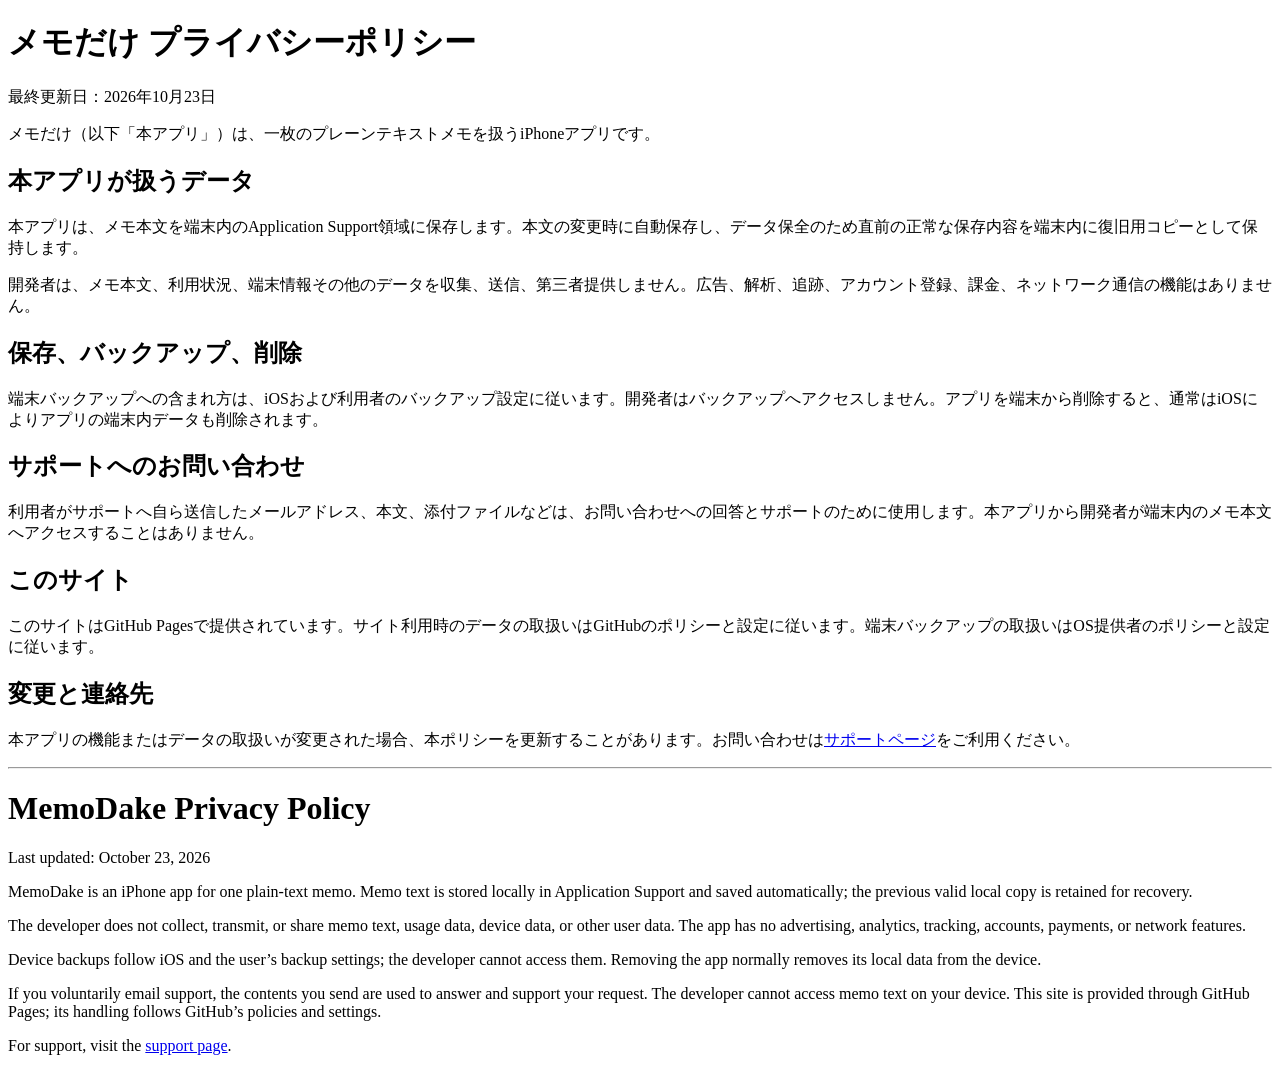
==== privacy/index.html @ f65aef37 "メモだけの公開ポリシーとサポートページを追加" ====
<!doctype html>
<html lang="ja">
<head>
  <meta charset="utf-8">
  <meta name="viewport" content="width=device-width, initial-scale=1">
  <meta name="description" content="メモだけのプライバシーポリシー">
  <title>メモだけ プライバシーポリシー</title>
</head>
<body>
  <main>
    <h1>メモだけ プライバシーポリシー</h1>
    <p>最終更新日：2026年10月23日</p>

    <p>メモだけ（以下「本アプリ」）は、一枚のプレーンテキストメモを扱うiPhoneアプリです。</p>

    <section>
      <h2>本アプリが扱うデータ</h2>
      <p>本アプリは、メモ本文を端末内のApplication Support領域に保存します。本文の変更時に自動保存し、データ保全のため直前の正常な保存内容を端末内に復旧用コピーとして保持します。</p>
      <p>開発者は、メモ本文、利用状況、端末情報その他のデータを収集、送信、第三者提供しません。広告、解析、追跡、アカウント登録、課金、ネットワーク通信の機能はありません。</p>
    </section>

    <section>
      <h2>保存、バックアップ、削除</h2>
      <p>端末バックアップへの含まれ方は、iOSおよび利用者のバックアップ設定に従います。開発者はバックアップへアクセスしません。アプリを端末から削除すると、通常はiOSによりアプリの端末内データも削除されます。</p>
    </section>

    <section>
      <h2>サポートへのお問い合わせ</h2>
      <p>利用者がサポートへ自ら送信したメールアドレス、本文、添付ファイルなどは、お問い合わせへの回答とサポートのために使用します。本アプリから開発者が端末内のメモ本文へアクセスすることはありません。</p>
    </section>

    <section>
      <h2>このサイト</h2>
      <p>このサイトはGitHub Pagesで提供されています。サイト利用時のデータの取扱いはGitHubのポリシーと設定に従います。端末バックアップの取扱いはOS提供者のポリシーと設定に従います。</p>
    </section>

    <section>
      <h2>変更と連絡先</h2>
      <p>本アプリの機能またはデータの取扱いが変更された場合、本ポリシーを更新することがあります。お問い合わせは<a href="../support/">サポートページ</a>をご利用ください。</p>
    </section>

    <hr>

    <h1>MemoDake Privacy Policy</h1>
    <p>Last updated: October 23, 2026</p>
    <p>MemoDake is an iPhone app for one plain-text memo. Memo text is stored locally in Application Support and saved automatically; the previous valid local copy is retained for recovery.</p>
    <p>The developer does not collect, transmit, or share memo text, usage data, device data, or other user data. The app has no advertising, analytics, tracking, accounts, payments, or network features.</p>
    <p>Device backups follow iOS and the user’s backup settings; the developer cannot access them. Removing the app normally removes its local data from the device.</p>
    <p>If you voluntarily email support, the contents you send are used to answer and support your request. The developer cannot access memo text on your device. This site is provided through GitHub Pages; its handling follows GitHub’s policies and settings.</p>
    <p>For support, visit the <a href="../support/">support page</a>.</p>
  </main>
</body>
</html>
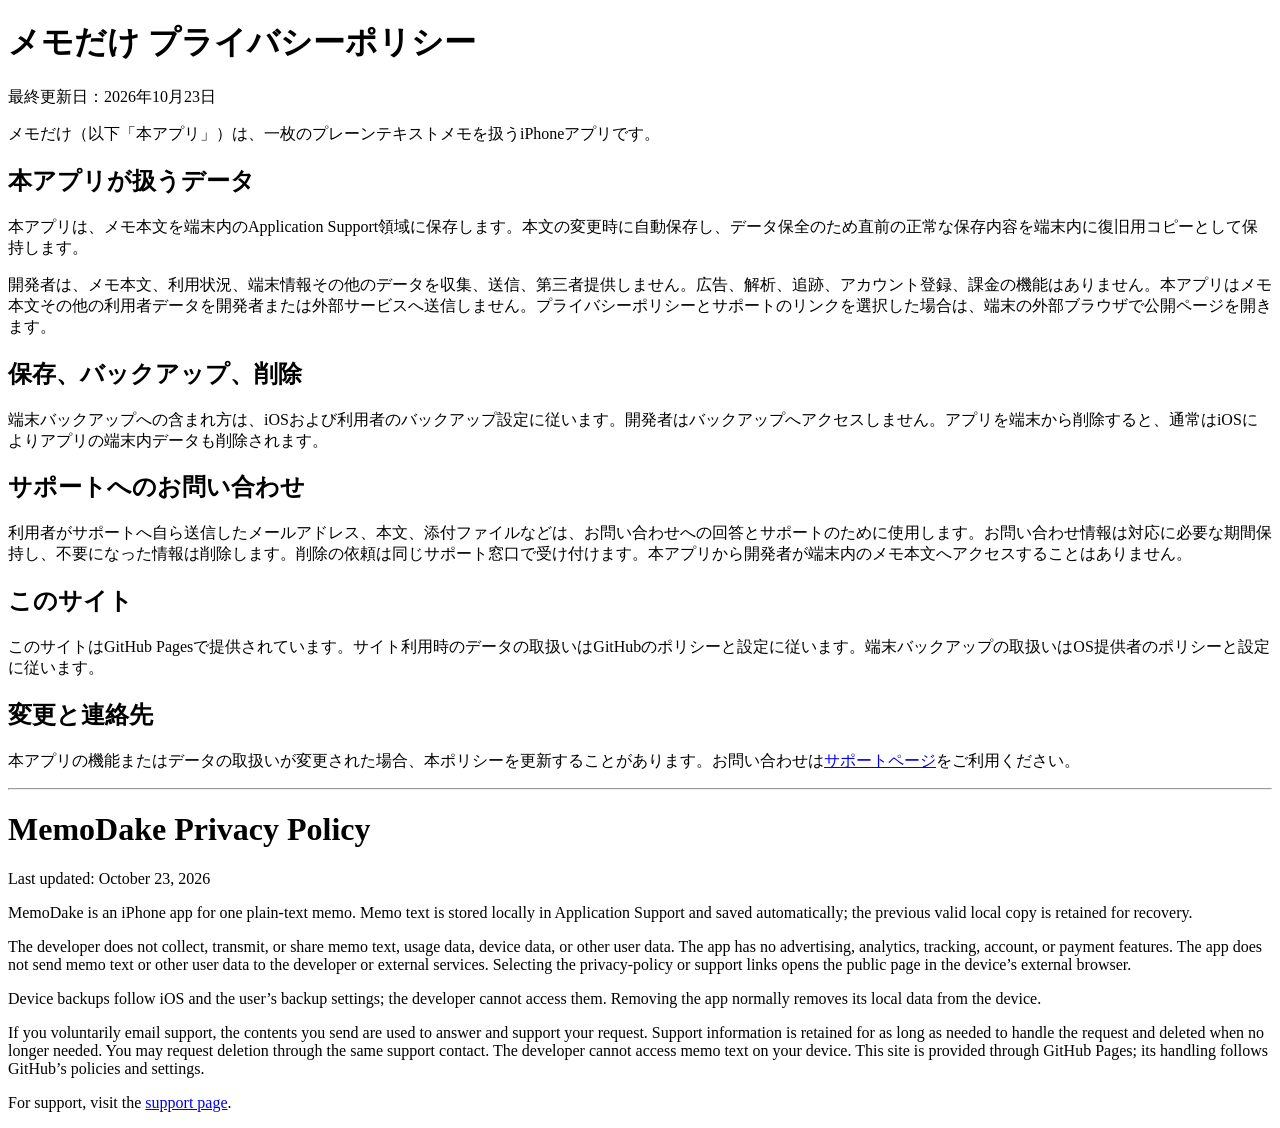
==== commit 2a27e2cb: "サポート問い合わせの取扱いを明記" ====
--- a/privacy/index.html
+++ b/privacy/index.html
@@ -16,7 +16,7 @@
     <section>
       <h2>本アプリが扱うデータ</h2>
       <p>本アプリは、メモ本文を端末内のApplication Support領域に保存します。本文の変更時に自動保存し、データ保全のため直前の正常な保存内容を端末内に復旧用コピーとして保持します。</p>
-      <p>開発者は、メモ本文、利用状況、端末情報その他のデータを収集、送信、第三者提供しません。広告、解析、追跡、アカウント登録、課金、ネットワーク通信の機能はありません。</p>
+      <p>開発者は、メモ本文、利用状況、端末情報その他のデータを収集、送信、第三者提供しません。広告、解析、追跡、アカウント登録、課金の機能はありません。本アプリはメモ本文その他の利用者データを開発者または外部サービスへ送信しません。プライバシーポリシーとサポートのリンクを選択した場合は、端末の外部ブラウザで公開ページを開きます。</p>
     </section>
 
     <section>
@@ -26,7 +26,7 @@
 
     <section>
       <h2>サポートへのお問い合わせ</h2>
-      <p>利用者がサポートへ自ら送信したメールアドレス、本文、添付ファイルなどは、お問い合わせへの回答とサポートのために使用します。本アプリから開発者が端末内のメモ本文へアクセスすることはありません。</p>
+      <p>利用者がサポートへ自ら送信したメールアドレス、本文、添付ファイルなどは、お問い合わせへの回答とサポートのために使用します。お問い合わせ情報は対応に必要な期間保持し、不要になった情報は削除します。削除の依頼は同じサポート窓口で受け付けます。本アプリから開発者が端末内のメモ本文へアクセスすることはありません。</p>
     </section>
 
     <section>
@@ -44,9 +44,9 @@
     <h1>MemoDake Privacy Policy</h1>
     <p>Last updated: October 23, 2026</p>
     <p>MemoDake is an iPhone app for one plain-text memo. Memo text is stored locally in Application Support and saved automatically; the previous valid local copy is retained for recovery.</p>
-    <p>The developer does not collect, transmit, or share memo text, usage data, device data, or other user data. The app has no advertising, analytics, tracking, accounts, payments, or network features.</p>
+    <p>The developer does not collect, transmit, or share memo text, usage data, device data, or other user data. The app has no advertising, analytics, tracking, account, or payment features. The app does not send memo text or other user data to the developer or external services. Selecting the privacy-policy or support links opens the public page in the device’s external browser.</p>
     <p>Device backups follow iOS and the user’s backup settings; the developer cannot access them. Removing the app normally removes its local data from the device.</p>
-    <p>If you voluntarily email support, the contents you send are used to answer and support your request. The developer cannot access memo text on your device. This site is provided through GitHub Pages; its handling follows GitHub’s policies and settings.</p>
+    <p>If you voluntarily email support, the contents you send are used to answer and support your request. Support information is retained for as long as needed to handle the request and deleted when no longer needed. You may request deletion through the same support contact. The developer cannot access memo text on your device. This site is provided through GitHub Pages; its handling follows GitHub’s policies and settings.</p>
     <p>For support, visit the <a href="../support/">support page</a>.</p>
   </main>
 </body>
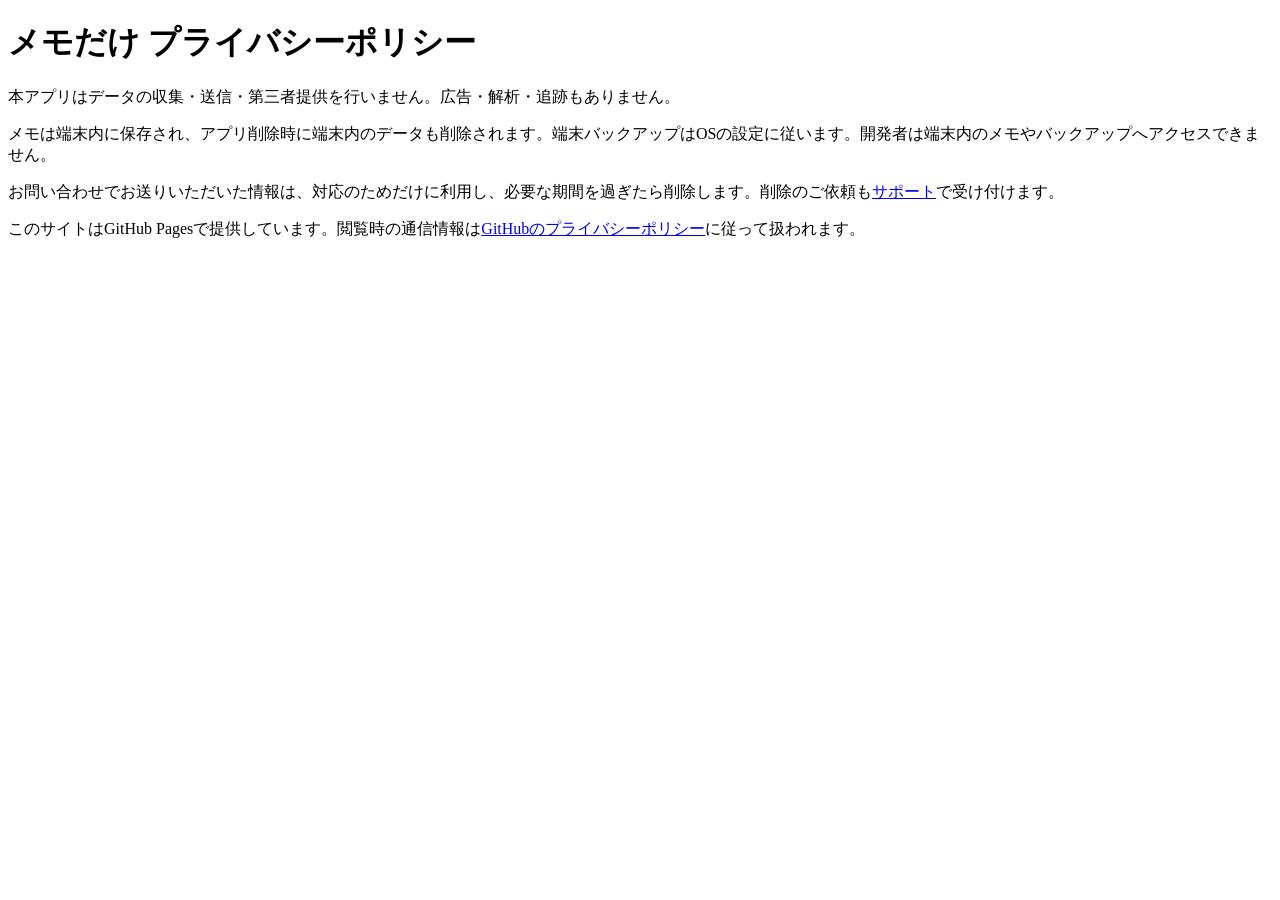
==== commit f2d52bfe: "公開ページを日本語に統一し必要事項へ簡素化" ====
--- a/privacy/index.html
+++ b/privacy/index.html
@@ -9,45 +9,10 @@
 <body>
   <main>
     <h1>メモだけ プライバシーポリシー</h1>
-    <p>最終更新日：2026年10月23日</p>
-
-    <p>メモだけ（以下「本アプリ」）は、一枚のプレーンテキストメモを扱うiPhoneアプリです。</p>
-
-    <section>
-      <h2>本アプリが扱うデータ</h2>
-      <p>本アプリは、メモ本文を端末内のApplication Support領域に保存します。本文の変更時に自動保存し、データ保全のため直前の正常な保存内容を端末内に復旧用コピーとして保持します。</p>
-      <p>開発者は、メモ本文、利用状況、端末情報その他のデータを収集、送信、第三者提供しません。広告、解析、追跡、アカウント登録、課金の機能はありません。本アプリはメモ本文その他の利用者データを開発者または外部サービスへ送信しません。プライバシーポリシーとサポートのリンクを選択した場合は、端末の外部ブラウザで公開ページを開きます。</p>
-    </section>
-
-    <section>
-      <h2>保存、バックアップ、削除</h2>
-      <p>端末バックアップへの含まれ方は、iOSおよび利用者のバックアップ設定に従います。開発者はバックアップへアクセスしません。アプリを端末から削除すると、通常はiOSによりアプリの端末内データも削除されます。</p>
-    </section>
-
-    <section>
-      <h2>サポートへのお問い合わせ</h2>
-      <p>利用者がサポートへ自ら送信したメールアドレス、本文、添付ファイルなどは、お問い合わせへの回答とサポートのために使用します。お問い合わせ情報は対応に必要な期間保持し、不要になった情報は削除します。削除の依頼は同じサポート窓口で受け付けます。本アプリから開発者が端末内のメモ本文へアクセスすることはありません。</p>
-    </section>
-
-    <section>
-      <h2>このサイト</h2>
-      <p>このサイトはGitHub Pagesで提供されています。サイト利用時のデータの取扱いはGitHubのポリシーと設定に従います。端末バックアップの取扱いはOS提供者のポリシーと設定に従います。</p>
-    </section>
-
-    <section>
-      <h2>変更と連絡先</h2>
-      <p>本アプリの機能またはデータの取扱いが変更された場合、本ポリシーを更新することがあります。お問い合わせは<a href="../support/">サポートページ</a>をご利用ください。</p>
-    </section>
-
-    <hr>
-
-    <h1>MemoDake Privacy Policy</h1>
-    <p>Last updated: October 23, 2026</p>
-    <p>MemoDake is an iPhone app for one plain-text memo. Memo text is stored locally in Application Support and saved automatically; the previous valid local copy is retained for recovery.</p>
-    <p>The developer does not collect, transmit, or share memo text, usage data, device data, or other user data. The app has no advertising, analytics, tracking, account, or payment features. The app does not send memo text or other user data to the developer or external services. Selecting the privacy-policy or support links opens the public page in the device’s external browser.</p>
-    <p>Device backups follow iOS and the user’s backup settings; the developer cannot access them. Removing the app normally removes its local data from the device.</p>
-    <p>If you voluntarily email support, the contents you send are used to answer and support your request. Support information is retained for as long as needed to handle the request and deleted when no longer needed. You may request deletion through the same support contact. The developer cannot access memo text on your device. This site is provided through GitHub Pages; its handling follows GitHub’s policies and settings.</p>
-    <p>For support, visit the <a href="../support/">support page</a>.</p>
+    <p>本アプリはデータの収集・送信・第三者提供を行いません。広告・解析・追跡もありません。</p>
+    <p>メモは端末内に保存され、アプリ削除時に端末内のデータも削除されます。端末バックアップはOSの設定に従います。開発者は端末内のメモやバックアップへアクセスできません。</p>
+    <p>お問い合わせでお送りいただいた情報は、対応のためだけに利用し、必要な期間を過ぎたら削除します。削除のご依頼も<a href="../support/">サポート</a>で受け付けます。</p>
+    <p>このサイトはGitHub Pagesで提供しています。閲覧時の通信情報は<a href="https://docs.github.com/ja/site-policy/privacy-policies/github-general-privacy-statement">GitHubのプライバシーポリシー</a>に従って扱われます。</p>
   </main>
 </body>
 </html>
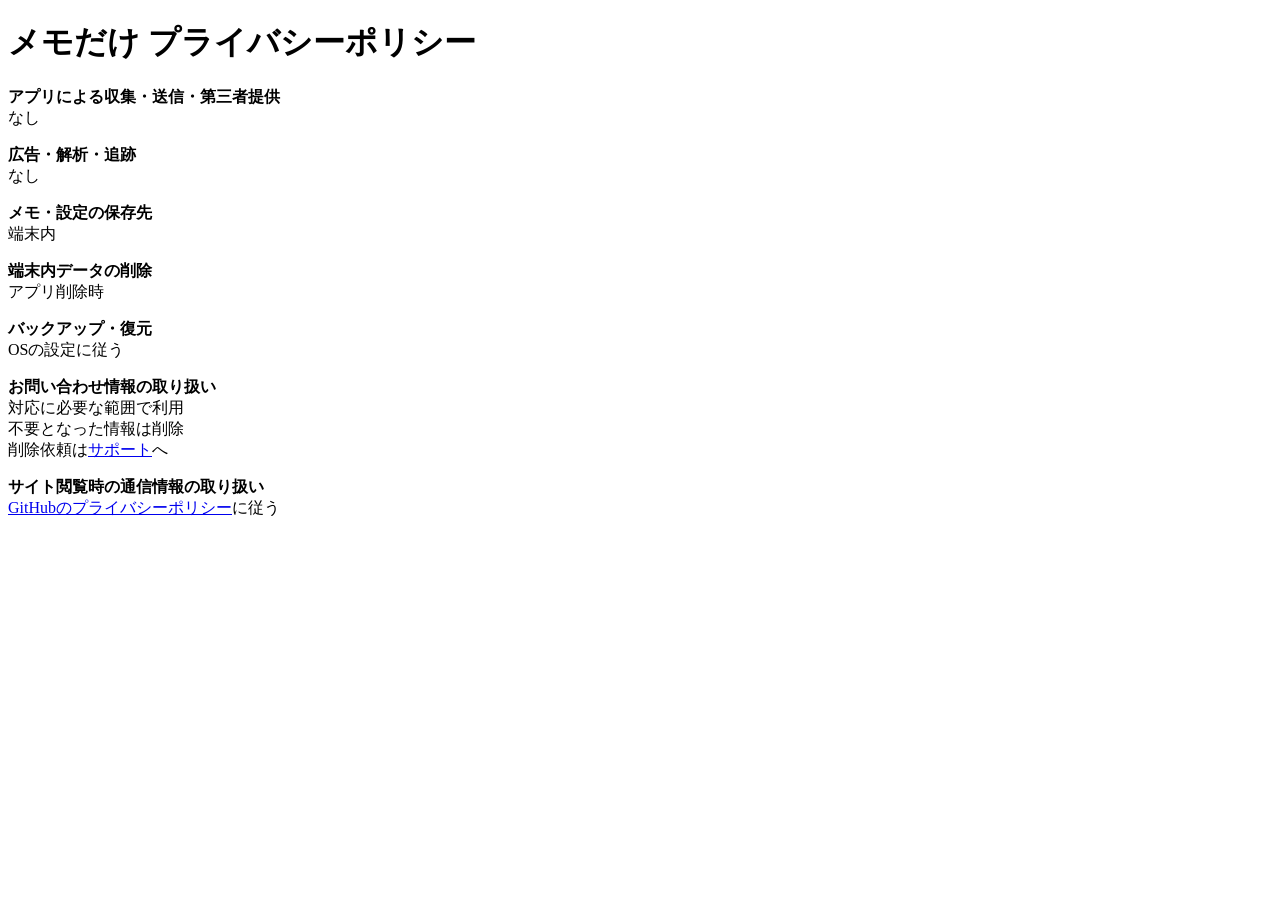
==== commit 80bdfeeb: "プライバシーポリシーを項目と回答の形式へ簡素化" ====
--- a/privacy/index.html
+++ b/privacy/index.html
@@ -9,10 +9,13 @@
 <body>
   <main>
     <h1>メモだけ プライバシーポリシー</h1>
-    <p>本アプリはデータの収集・送信・第三者提供を行いません。広告・解析・追跡もありません。</p>
-    <p>メモは端末内に保存され、アプリ削除時に端末内のデータも削除されます。端末バックアップはOSの設定に従います。開発者は端末内のメモやバックアップへアクセスできません。</p>
-    <p>お問い合わせでお送りいただいた情報は、対応のためだけに利用し、必要な期間を過ぎたら削除します。削除のご依頼も<a href="../support/">サポート</a>で受け付けます。</p>
-    <p>このサイトはGitHub Pagesで提供しています。閲覧時の通信情報は<a href="https://docs.github.com/ja/site-policy/privacy-policies/github-general-privacy-statement">GitHubのプライバシーポリシー</a>に従って扱われます。</p>
+    <p><strong>アプリによる収集・送信・第三者提供</strong><br>なし</p>
+    <p><strong>広告・解析・追跡</strong><br>なし</p>
+    <p><strong>メモ・設定の保存先</strong><br>端末内</p>
+    <p><strong>端末内データの削除</strong><br>アプリ削除時</p>
+    <p><strong>バックアップ・復元</strong><br>OSの設定に従う</p>
+    <p><strong>お問い合わせ情報の取り扱い</strong><br>対応に必要な範囲で利用<br>不要となった情報は削除<br>削除依頼は<a href="../support/">サポート</a>へ</p>
+    <p><strong>サイト閲覧時の通信情報の取り扱い</strong><br><a href="https://docs.github.com/ja/site-policy/privacy-policies/github-general-privacy-statement">GitHubのプライバシーポリシー</a>に従う</p>
   </main>
 </body>
 </html>
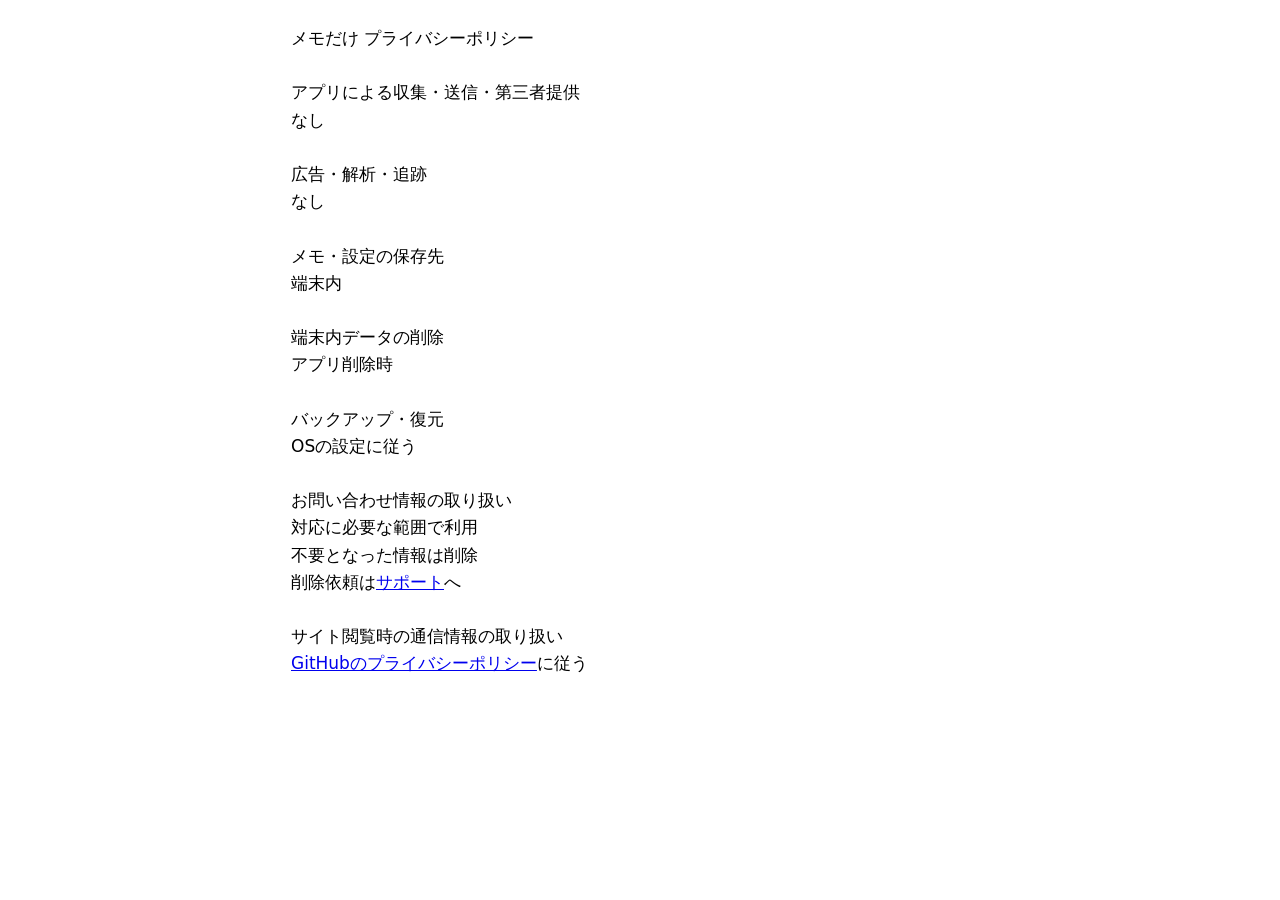
==== commit efc2f26f: "メモだけの書体と白黒テーマを公開ページへ適用" ====
--- a/privacy/index.html
+++ b/privacy/index.html
@@ -3,8 +3,10 @@
 <head>
   <meta charset="utf-8">
   <meta name="viewport" content="width=device-width, initial-scale=1">
+  <meta name="color-scheme" content="light dark">
   <meta name="description" content="メモだけのプライバシーポリシー">
   <title>メモだけ プライバシーポリシー</title>
+  <link rel="stylesheet" href="../styles.css">
 </head>
 <body>
   <main>
--- a/styles.css
+++ b/styles.css
@@ -0,0 +1,66 @@
+:root {
+  color-scheme: light dark;
+  --link-color: #0000ee;
+  background-color: #ffffff;
+  color: #000000;
+  font-family: system-ui, -apple-system, sans-serif;
+  font-size: 106.25%;
+  font-weight: 400;
+  /* Native body text at 17pt has an approximately 27pt line pitch.
+     Its font-metrics multiplier of 1.35 is not a CSS font-size multiplier. */
+  line-height: 1.6;
+  letter-spacing: 0;
+}
+
+@supports (font: -apple-system-body) {
+  @media (hover: none) {
+    :root {
+      font: -apple-system-body;
+      font-weight: 400;
+      line-height: 1.6;
+    }
+  }
+}
+
+@media (prefers-color-scheme: dark) {
+  :root {
+    --link-color: #8ab4f8;
+    background-color: #000000;
+    color: #ffffff;
+  }
+}
+
+body {
+  margin: 0;
+}
+
+main {
+  box-sizing: border-box;
+  max-width: 44rem;
+  margin-inline: auto;
+  padding: 25px;
+  overflow-wrap: anywhere;
+}
+
+h1 {
+  font: inherit;
+}
+
+strong {
+  font-weight: inherit;
+}
+
+h1,
+p {
+  margin: 0 0 1.6em;
+}
+
+main > :last-child {
+  margin-bottom: 0;
+}
+
+a,
+a:visited {
+  color: var(--link-color);
+  text-decoration: underline;
+}
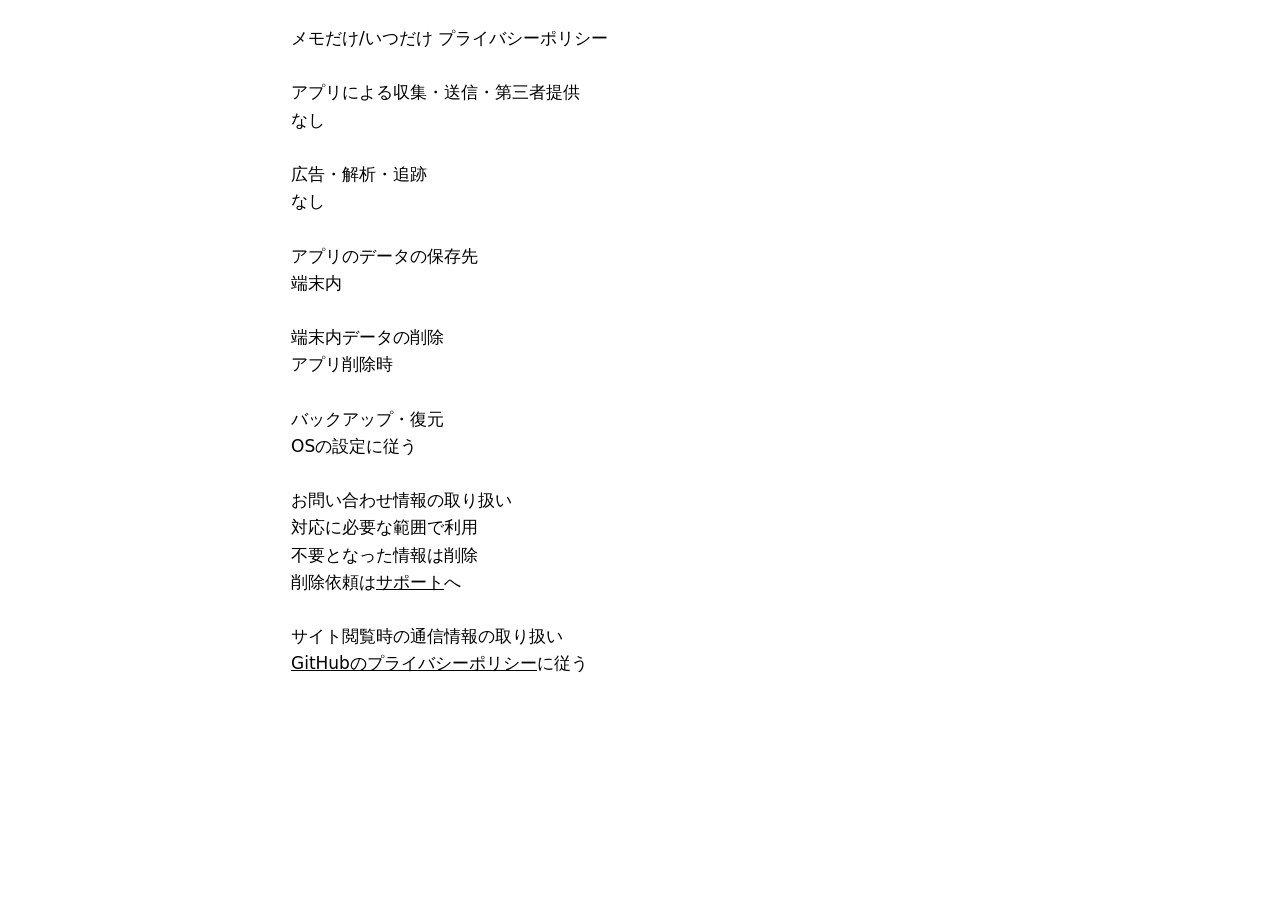
==== commit c16217bf: "題名を「メモだけ/いつだけ」にし、保存先の項目を「アプリのデータの保存先」にする Co-Authored-By: Claude Fable 5.2 <noreply@anthropic.com>" ====
--- a/privacy/index.html
+++ b/privacy/index.html
@@ -4,16 +4,16 @@
   <meta charset="utf-8">
   <meta name="viewport" content="width=device-width, initial-scale=1">
   <meta name="color-scheme" content="light dark">
-  <meta name="description" content="メモだけのプライバシーポリシー">
-  <title>メモだけ プライバシーポリシー</title>
+  <meta name="description" content="メモだけ/いつだけのプライバシーポリシー">
+  <title>メモだけ/いつだけ プライバシーポリシー</title>
   <link rel="stylesheet" href="../styles.css">
 </head>
 <body>
   <main>
-    <h1>メモだけ プライバシーポリシー</h1>
+    <h1>メモだけ/いつだけ プライバシーポリシー</h1>
     <p><strong>アプリによる収集・送信・第三者提供</strong><br>なし</p>
     <p><strong>広告・解析・追跡</strong><br>なし</p>
-    <p><strong>メモ・設定の保存先</strong><br>端末内</p>
+    <p><strong>アプリのデータの保存先</strong><br>端末内</p>
     <p><strong>端末内データの削除</strong><br>アプリ削除時</p>
     <p><strong>バックアップ・復元</strong><br>OSの設定に従う</p>
     <p><strong>お問い合わせ情報の取り扱い</strong><br>対応に必要な範囲で利用<br>不要となった情報は削除<br>削除依頼は<a href="../support/">サポート</a>へ</p>
--- a/styles.css
+++ b/styles.css
@@ -1,6 +1,5 @@
 :root {
   color-scheme: light dark;
-  --link-color: #0000ee;
   background-color: #ffffff;
   color: #000000;
   font-family: system-ui, -apple-system, sans-serif;
@@ -24,7 +23,6 @@
 
 @media (prefers-color-scheme: dark) {
   :root {
-    --link-color: #8ab4f8;
     background-color: #000000;
     color: #ffffff;
   }
@@ -61,6 +59,6 @@
 
 a,
 a:visited {
-  color: var(--link-color);
+  color: inherit;
   text-decoration: underline;
 }
